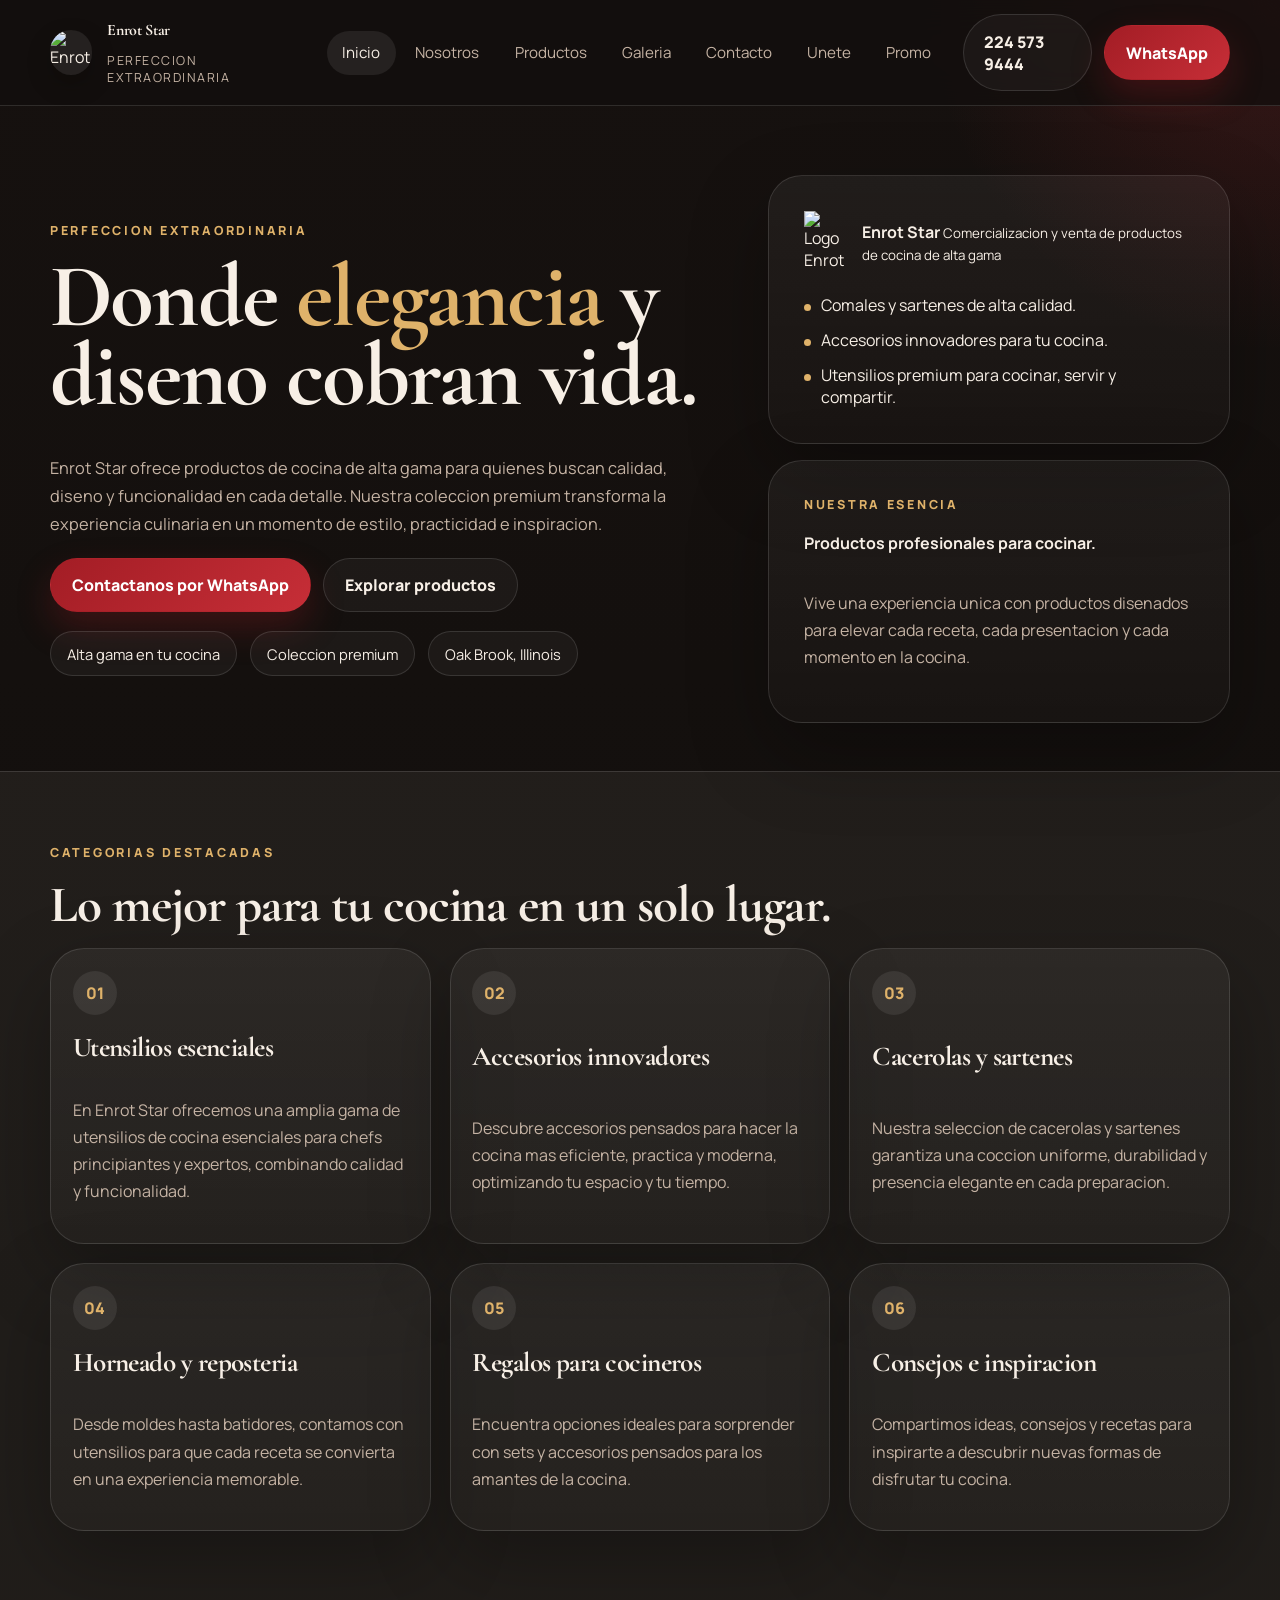
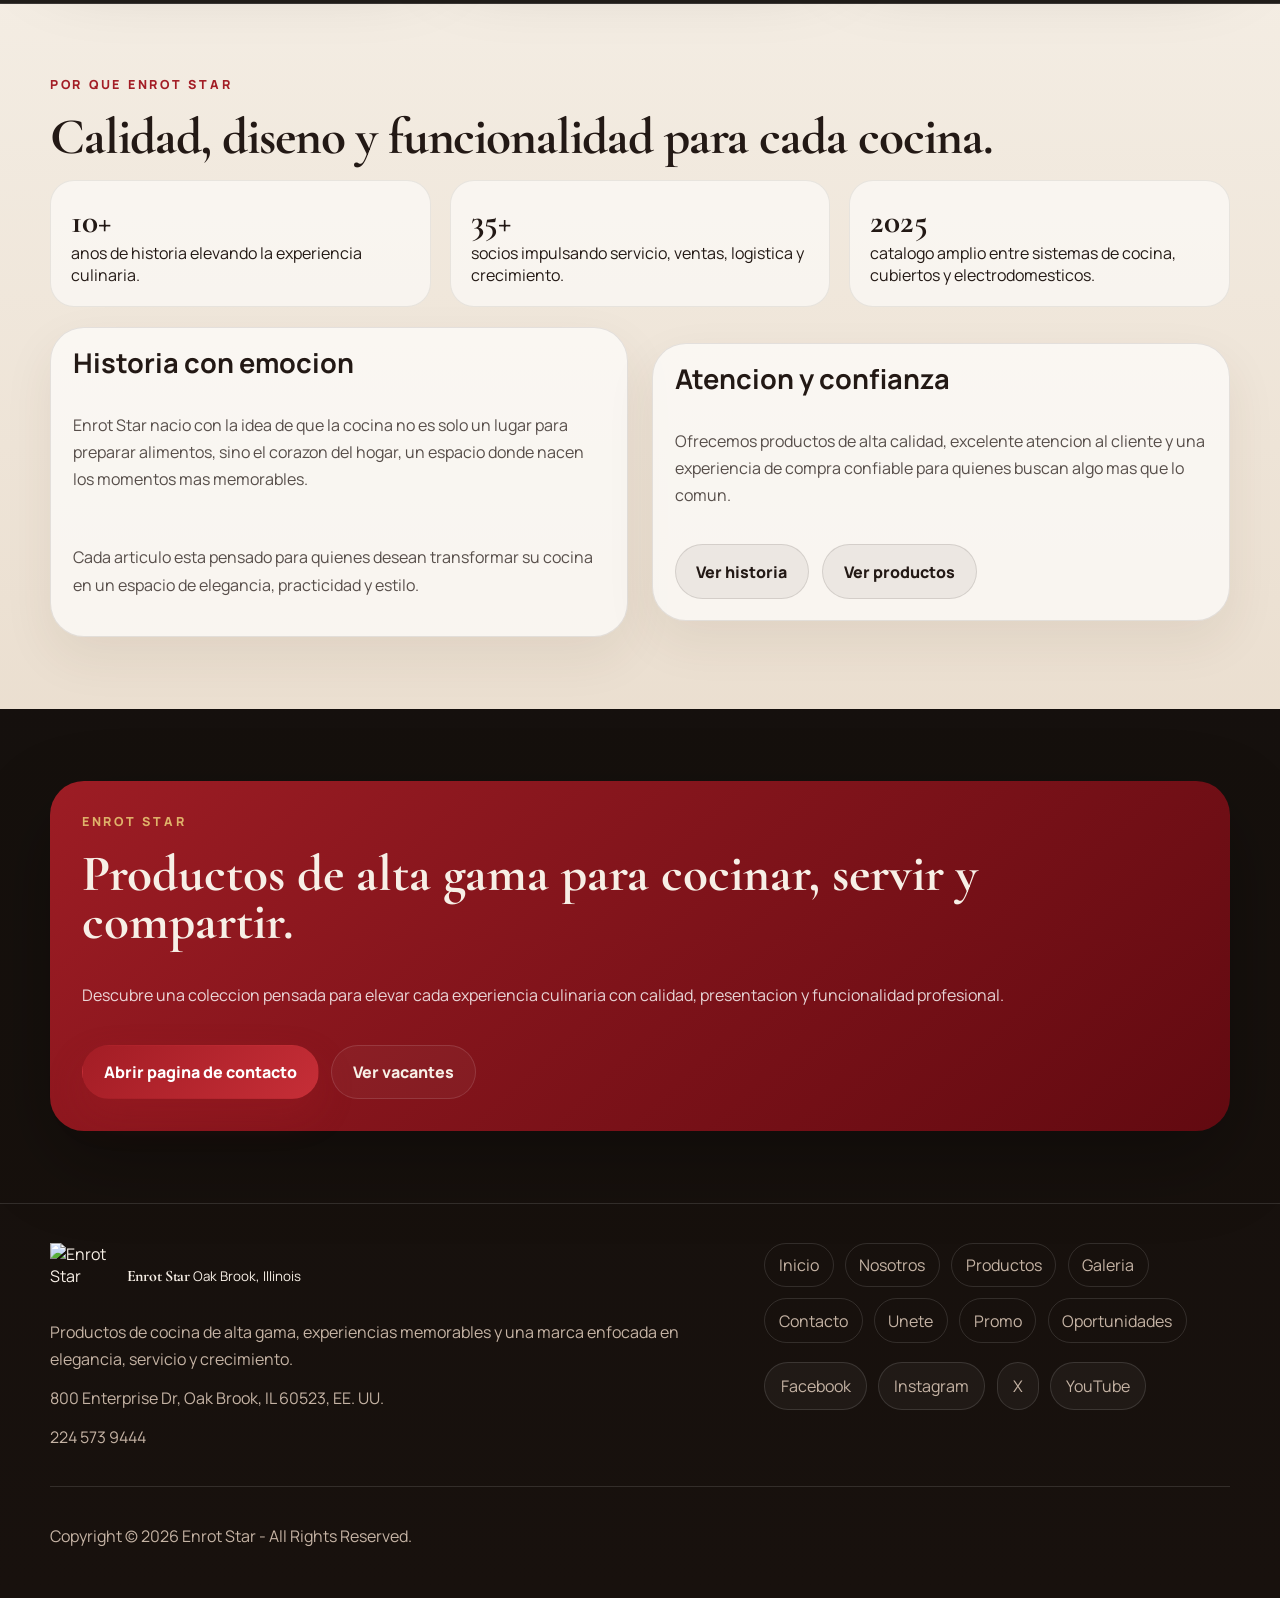
==== index.html @ 2f328eff "Initial Enrot Star site" ====
<!DOCTYPE html>
<html lang="es">
  <head>
    <meta charset="UTF-8" />
    <meta name="viewport" content="width=device-width, initial-scale=1.0" />
    <title>Enrot Star</title>
    <meta
      name="description"
      content="Comercializacion y venta de productos de cocina de alta gama."
    />
    <link rel="preconnect" href="https://fonts.googleapis.com" />
    <link rel="preconnect" href="https://fonts.gstatic.com" crossorigin />
    <link
      href="https://fonts.googleapis.com/css2?family=Cormorant+Garamond:wght@500;600;700&family=Manrope:wght@400;500;600;700;800&display=swap"
      rel="stylesheet"
    />
    <link rel="stylesheet" href="./styles.css" />
  </head>
  <body data-page="home">
    <div class="site-wrap">
      <div data-site-header></div>

      <main>
        <section class="hero">
          <div class="container hero-grid">
            <div class="stack">
              <span class="eyebrow">Perfeccion Extraordinaria</span>
              <h1 class="hero-title">Donde <span class="hero-accent">elegancia</span> y diseno cobran vida.</h1>
              <p class="hero-copy">
                Enrot Star ofrece productos de cocina de alta gama para quienes buscan calidad,
                diseno y funcionalidad en cada detalle. Nuestra coleccion premium transforma la
                experiencia culinaria en un momento de estilo, practicidad e inspiracion.
              </p>
              <div class="btn-row">
                <a class="btn btn-primary" href="https://wa.me/12245739444" target="_blank" rel="noopener">
                  Contactanos por WhatsApp
                </a>
                <a class="btn btn-secondary" href="/productos/">Explorar productos</a>
              </div>
              <div class="meta-row">
                <span class="meta-chip">Alta gama en tu cocina</span>
                <span class="meta-chip">Coleccion premium</span>
                <span class="meta-chip">Oak Brook, Illinois</span>
              </div>
            </div>

            <div class="hero-aside">
              <article class="hero-panel stack">
                <div class="brand-badge">
                  <img
                    src="https://img1.wsimg.com/isteam/ip/025dc71a-2735-4fd6-99f8-be8e0f11c960/blob-58e5e4f.png"
                    alt="Logo Enrot Star"
                  />
                  <div>
                    <strong>Enrot Star</strong>
                    <small>Comercializacion y venta de productos de cocina de alta gama</small>
                  </div>
                </div>
                <ul class="list">
                  <li>Comales y sartenes de alta calidad.</li>
                  <li>Accesorios innovadores para tu cocina.</li>
                  <li>Utensilios premium para cocinar, servir y compartir.</li>
                </ul>
              </article>

              <article class="hero-panel stack">
                <span class="eyebrow">Nuestra esencia</span>
                <strong>Productos profesionales para cocinar.</strong>
                <p class="meta-copy">
                  Vive una experiencia unica con productos disenados para elevar cada receta, cada
                  presentacion y cada momento en la cocina.
                </p>
              </article>
            </div>
          </div>
        </section>

        <section class="section section-paper">
          <div class="container stack">
            <span class="eyebrow">Categorias destacadas</span>
            <h2 class="section-title">Lo mejor para tu cocina en un solo lugar.</h2>
            <div class="grid-3">
              <article class="card stack">
                <span class="icon-badge">01</span>
                <h3 class="card-title">Utensilios esenciales</h3>
                <p class="card-copy">
                  En Enrot Star ofrecemos una amplia gama de utensilios de cocina esenciales para
                  chefs principiantes y expertos, combinando calidad y funcionalidad.
                </p>
              </article>
              <article class="card stack">
                <span class="icon-badge">02</span>
                <h3 class="card-title">Accesorios innovadores</h3>
                <p class="card-copy">
                  Descubre accesorios pensados para hacer la cocina mas eficiente, practica y
                  moderna, optimizando tu espacio y tu tiempo.
                </p>
              </article>
              <article class="card stack">
                <span class="icon-badge">03</span>
                <h3 class="card-title">Cacerolas y sartenes</h3>
                <p class="card-copy">
                  Nuestra seleccion de cacerolas y sartenes garantiza una coccion uniforme,
                  durabilidad y presencia elegante en cada preparacion.
                </p>
              </article>
              <article class="card stack">
                <span class="icon-badge">04</span>
                <h3 class="card-title">Horneado y reposteria</h3>
                <p class="card-copy">
                  Desde moldes hasta batidores, contamos con utensilios para que cada receta se
                  convierta en una experiencia memorable.
                </p>
              </article>
              <article class="card stack">
                <span class="icon-badge">05</span>
                <h3 class="card-title">Regalos para cocineros</h3>
                <p class="card-copy">
                  Encuentra opciones ideales para sorprender con sets y accesorios pensados para los
                  amantes de la cocina.
                </p>
              </article>
              <article class="card stack">
                <span class="icon-badge">06</span>
                <h3 class="card-title">Consejos e inspiracion</h3>
                <p class="card-copy">
                  Compartimos ideas, consejos y recetas para inspirarte a descubrir nuevas formas
                  de disfrutar tu cocina.
                </p>
              </article>
            </div>
          </div>
        </section>

        <section class="section section-cream">
          <div class="container stack">
            <span class="eyebrow eyebrow-dark">Por que Enrot Star</span>
            <h2 class="section-title">Calidad, diseno y funcionalidad para cada cocina.</h2>
            <div class="stats-grid">
              <article class="stat">
                <strong>10+</strong>
                <span>anos de historia elevando la experiencia culinaria.</span>
              </article>
              <article class="stat">
                <strong>35+</strong>
                <span>socios impulsando servicio, ventas, logistica y crecimiento.</span>
              </article>
              <article class="stat">
                <strong>2025</strong>
                <span>catalogo amplio entre sistemas de cocina, cubiertos y electrodomesticos.</span>
              </article>
            </div>
            <div class="split-grid">
              <article class="detail-card stack">
                <h3 class="detail-title">Historia con emocion</h3>
                <p class="detail-copy">
                  Enrot Star nacio con la idea de que la cocina no es solo un lugar para preparar
                  alimentos, sino el corazon del hogar, un espacio donde nacen los momentos mas
                  memorables.
                </p>
                <p class="detail-copy">
                  Cada articulo esta pensado para quienes desean transformar su cocina en un espacio
                  de elegancia, practicidad y estilo.
                </p>
              </article>
              <article class="detail-card stack">
                <h3 class="detail-title">Atencion y confianza</h3>
                <p class="detail-copy">
                  Ofrecemos productos de alta calidad, excelente atencion al cliente y una
                  experiencia de compra confiable para quienes buscan algo mas que lo comun.
                </p>
                <div class="btn-row">
                  <a class="btn btn-light" href="/nosotros/">Ver historia</a>
                  <a class="btn btn-light" href="/productos/">Ver productos</a>
                </div>
              </article>
            </div>
          </div>
        </section>

        <section class="section">
          <div class="container">
            <div class="cta-band stack">
              <span class="eyebrow">Enrot Star</span>
              <h2>Productos de alta gama para cocinar, servir y compartir.</h2>
              <p>
                Descubre una coleccion pensada para elevar cada experiencia culinaria con calidad,
                presentacion y funcionalidad profesional.
              </p>
              <div class="btn-row">
                <a class="btn btn-primary" href="/contacto/">Abrir pagina de contacto</a>
                <a class="btn btn-secondary" href="/unete-a-nosotros/">Ver vacantes</a>
              </div>
            </div>
          </div>
        </section>
      </main>

      <div data-site-footer></div>
    </div>

    <script src="./script.js"></script>
  </body>
</html>
---- styles.css ----
:root {
  --bg: #120f0d;
  --bg-soft: #1f1713;
  --panel: #211814;
  --panel-strong: #2b1f1a;
  --paper: #f8f1e7;
  --paper-soft: #efe3d4;
  --text: #f7efe6;
  --text-dark: #231915;
  --muted: #c5b3a4;
  --line: rgba(255, 255, 255, 0.12);
  --line-dark: rgba(35, 25, 21, 0.12);
  --brand: #a31d25;
  --brand-strong: #c62e37;
  --accent: #dfb26a;
  --shadow: 0 30px 80px rgba(0, 0, 0, 0.28);
  --radius-xl: 34px;
  --radius-lg: 24px;
  --radius-md: 18px;
  --radius-sm: 12px;
  --max-width: 1180px;
}

* {
  box-sizing: border-box;
}

html {
  scroll-behavior: smooth;
}

body {
  margin: 0;
  font-family: "Manrope", sans-serif;
  background:
    radial-gradient(circle at top right, rgba(198, 46, 55, 0.2), transparent 22rem),
    linear-gradient(180deg, #16110f 0%, #120f0d 42%, #18110d 100%);
  color: var(--text);
}

img {
  max-width: 100%;
  display: block;
}

a {
  color: inherit;
  text-decoration: none;
}

button,
input,
textarea,
select {
  font: inherit;
}

.site-wrap {
  min-height: 100vh;
}

.container {
  width: min(var(--max-width), calc(100% - 2rem));
  margin: 0 auto;
}

.stack {
  display: grid;
  gap: 1.2rem;
}

.section {
  padding: 4.5rem 0;
}

.section-cream {
  background: linear-gradient(180deg, rgba(248, 241, 231, 0.98), rgba(239, 227, 212, 0.98));
  color: var(--text-dark);
}

.section-paper {
  background: rgba(248, 241, 231, 0.06);
  border-top: 1px solid var(--line);
  border-bottom: 1px solid var(--line);
}

.eyebrow {
  letter-spacing: 0.22em;
  text-transform: uppercase;
  font-size: 0.78rem;
  font-weight: 800;
  color: var(--accent);
}

.eyebrow-dark {
  color: var(--brand);
}

.section-title,
.page-title,
.hero-title,
.card-title,
.footer-brand strong {
  font-family: "Cormorant Garamond", serif;
  font-weight: 700;
  letter-spacing: -0.02em;
}

.section-title,
.page-title {
  margin: 0;
  font-size: clamp(2rem, 4vw, 3.4rem);
  line-height: 0.95;
}

.section-copy,
.page-copy,
.hero-copy {
  font-size: 1.02rem;
  line-height: 1.72;
  color: var(--muted);
}

.section-cream .section-copy,
.section-cream .page-copy,
.section-cream .meta-copy,
.section-cream .detail-copy {
  color: rgba(35, 25, 21, 0.76);
}

.chip-row,
.meta-row,
.btn-row {
  display: flex;
  flex-wrap: wrap;
  gap: 0.8rem;
}

.chip,
.meta-chip {
  border: 1px solid var(--line);
  background: rgba(255, 255, 255, 0.04);
  color: var(--text);
  border-radius: 999px;
  padding: 0.72rem 1rem;
  font-size: 0.92rem;
}

.section-cream .chip,
.section-cream .meta-chip {
  border-color: rgba(35, 25, 21, 0.1);
  background: rgba(35, 25, 21, 0.04);
  color: var(--text-dark);
}

.btn {
  display: inline-flex;
  align-items: center;
  justify-content: center;
  gap: 0.65rem;
  min-height: 3.25rem;
  padding: 0.95rem 1.3rem;
  border-radius: 999px;
  border: 1px solid transparent;
  font-weight: 800;
  transition: transform 180ms ease, background 180ms ease, border-color 180ms ease;
}

.btn:hover {
  transform: translateY(-2px);
}

.btn-primary {
  background: linear-gradient(135deg, var(--brand) 0%, var(--brand-strong) 100%);
  color: #fff;
  box-shadow: 0 16px 35px rgba(163, 29, 37, 0.28);
}

.btn-secondary {
  background: rgba(255, 255, 255, 0.04);
  border-color: var(--line);
}

.btn-light {
  background: rgba(35, 25, 21, 0.06);
  color: var(--text-dark);
  border-color: rgba(35, 25, 21, 0.12);
}

.btn-ghost {
  background: transparent;
  border-color: var(--line);
}

.header-shell {
  position: sticky;
  top: 0;
  z-index: 40;
  backdrop-filter: blur(18px);
  background: rgba(18, 15, 13, 0.78);
  border-bottom: 1px solid var(--line);
}

.header-bar {
  display: flex;
  align-items: center;
  justify-content: space-between;
  gap: 1rem;
  padding: 0.9rem 0;
}

.brand {
  display: inline-flex;
  align-items: center;
  gap: 0.95rem;
}

.brand img {
  width: 2.8rem;
  height: 2.8rem;
  border-radius: 999px;
  object-fit: cover;
  background: rgba(255, 255, 255, 0.08);
  box-shadow: 0 10px 24px rgba(0, 0, 0, 0.24);
}

.brand small {
  display: block;
  color: var(--muted);
  font-size: 0.78rem;
  letter-spacing: 0.12em;
  text-transform: uppercase;
}

.desktop-nav {
  display: flex;
  align-items: center;
  gap: 0.3rem;
}

.desktop-nav a,
.mobile-nav a {
  padding: 0.72rem 0.95rem;
  border-radius: 999px;
  font-size: 0.95rem;
  color: var(--muted);
}

.desktop-nav a:hover,
.desktop-nav a[aria-current="page"],
.mobile-nav a:hover,
.mobile-nav a[aria-current="page"] {
  color: var(--text);
  background: rgba(255, 255, 255, 0.08);
}

.header-cta {
  display: flex;
  align-items: center;
  gap: 0.75rem;
}

.mobile-toggle {
  display: none;
  width: 3rem;
  height: 3rem;
  border-radius: 999px;
  border: 1px solid var(--line);
  background: rgba(255, 255, 255, 0.05);
  color: var(--text);
}

.mobile-drawer {
  display: none;
  border-top: 1px solid var(--line);
}

.mobile-drawer-inner {
  padding: 1rem 0 1.4rem;
}

.mobile-nav {
  display: grid;
  gap: 0.35rem;
}

.mobile-nav a,
.mobile-actions a {
  border: 1px solid var(--line);
}

.mobile-actions {
  display: grid;
  gap: 0.8rem;
  margin-top: 1rem;
}

body.nav-open .mobile-drawer {
  display: block;
}

.hero {
  padding: 4.3rem 0 3rem;
}

.hero-grid,
.page-hero-grid,
.split-grid,
.contact-grid,
.promo-grid,
.landing-grid {
  display: grid;
  gap: 1.5rem;
  align-items: center;
}

.hero-grid {
  grid-template-columns: 1.2fr 0.8fr;
}

.hero-panel,
.page-hero-card,
.panel,
.card,
.detail-card,
.contact-panel,
.form-shell,
.quote-card,
.gallery-card,
.promo-card,
.faq-card,
.status-card {
  border: 1px solid var(--line);
  background: linear-gradient(180deg, rgba(255, 255, 255, 0.05), rgba(255, 255, 255, 0.02));
  border-radius: var(--radius-xl);
  box-shadow: var(--shadow);
}

.hero-copy {
  max-width: 40rem;
  margin: 1.2rem 0 0;
}

.hero-title {
  margin: 0;
  font-size: clamp(3rem, 7vw, 5.8rem);
  line-height: 0.88;
}

.hero-accent {
  color: var(--accent);
}

.hero-panel {
  padding: clamp(1.4rem, 4vw, 2.2rem);
}

.hero-aside {
  display: grid;
  gap: 1rem;
}

.brand-badge {
  display: inline-flex;
  align-items: center;
  gap: 0.8rem;
}

.brand-badge img {
  width: 4rem;
  height: 4rem;
  object-fit: contain;
}

.list,
.product-list,
.detail-list,
.faq-list {
  display: grid;
  gap: 0.8rem;
  padding: 0;
  margin: 0;
  list-style: none;
}

.list li,
.product-list li,
.detail-list li,
.faq-list li {
  position: relative;
  padding-left: 1.1rem;
}

.list li::before,
.product-list li::before,
.detail-list li::before,
.faq-list li::before {
  content: "";
  position: absolute;
  left: 0;
  top: 0.62rem;
  width: 0.42rem;
  height: 0.42rem;
  border-radius: 999px;
  background: var(--accent);
}

.grid-3,
.grid-4,
.stats-grid,
.gallery-grid,
.product-grid,
.faq-grid {
  display: grid;
  gap: 1.2rem;
}

.grid-3 {
  grid-template-columns: repeat(3, minmax(0, 1fr));
}

.grid-4 {
  grid-template-columns: repeat(4, minmax(0, 1fr));
}

.stats-grid {
  grid-template-columns: repeat(3, minmax(0, 1fr));
}

.product-grid {
  grid-template-columns: repeat(2, minmax(0, 1fr));
}

.gallery-grid {
  grid-template-columns: repeat(3, minmax(0, 1fr));
}

.faq-grid {
  grid-template-columns: repeat(2, minmax(0, 1fr));
}

.card,
.detail-card,
.product-card,
.gallery-card,
.faq-card,
.status-card {
  padding: 1.35rem;
}

.card-title,
.detail-title,
.product-title {
  margin: 0;
  font-size: 1.7rem;
  line-height: 1;
}

.card-copy,
.detail-copy,
.product-copy,
.meta-copy {
  color: var(--muted);
  line-height: 1.7;
}

.section-cream .card,
.section-cream .detail-card,
.section-cream .product-card,
.section-cream .gallery-card,
.section-cream .faq-card,
.section-cream .status-card,
.section-cream .form-shell,
.section-cream .contact-panel,
.section-cream .panel {
  background: rgba(255, 255, 255, 0.66);
  border-color: rgba(35, 25, 21, 0.1);
  box-shadow: 0 20px 50px rgba(71, 47, 31, 0.08);
}

.section-cream .card-copy,
.section-cream .product-copy,
.section-cream .label,
.section-cream .field input,
.section-cream .field textarea,
.section-cream .field select {
  color: var(--text-dark);
}

.page-hero {
  padding: 3.2rem 0 2rem;
}

.page-hero-grid,
.split-grid,
.contact-grid,
.promo-grid,
.landing-grid {
  grid-template-columns: repeat(2, minmax(0, 1fr));
}

.page-hero-card {
  padding: clamp(1.4rem, 4vw, 2rem);
}

.page-title {
  margin-top: 0.4rem;
}

.media {
  position: relative;
  overflow: hidden;
  min-height: 14rem;
  border-radius: var(--radius-lg);
  background: linear-gradient(135deg, rgba(163, 29, 37, 0.35), rgba(223, 178, 106, 0.18));
}

.media img {
  width: 100%;
  height: 100%;
  min-height: 14rem;
  object-fit: cover;
}

.media.placeholder::before {
  content: attr(data-label);
  position: absolute;
  inset: 0;
  display: grid;
  place-items: center;
  padding: 1rem;
  color: rgba(255, 255, 255, 0.76);
  text-align: center;
  letter-spacing: 0.08em;
  text-transform: uppercase;
  font-size: 0.82rem;
  font-weight: 800;
  background:
    linear-gradient(135deg, rgba(163, 29, 37, 0.18), rgba(223, 178, 106, 0.18)),
    repeating-linear-gradient(
      135deg,
      rgba(255, 255, 255, 0.08) 0,
      rgba(255, 255, 255, 0.08) 12px,
      rgba(255, 255, 255, 0.02) 12px,
      rgba(255, 255, 255, 0.02) 24px
    );
}

.icon-badge {
  display: inline-flex;
  align-items: center;
  justify-content: center;
  width: 2.75rem;
  height: 2.75rem;
  border-radius: 999px;
  background: rgba(255, 255, 255, 0.08);
  color: var(--accent);
  font-weight: 900;
}

.section-cream .icon-badge {
  background: rgba(163, 29, 37, 0.08);
  color: var(--brand);
}

.stat {
  padding: 1.25rem;
  border-radius: var(--radius-lg);
  border: 1px solid var(--line);
  background: rgba(255, 255, 255, 0.03);
}

.section-cream .stat {
  border-color: rgba(35, 25, 21, 0.08);
  background: rgba(255, 255, 255, 0.55);
}

.stat strong {
  display: block;
  font-size: 2.1rem;
  font-family: "Cormorant Garamond", serif;
}

.product-card {
  display: grid;
  gap: 1rem;
  padding: 1rem;
  border: 1px solid rgba(35, 25, 21, 0.12);
  background: rgba(255, 255, 255, 0.65);
  color: var(--text-dark);
  border-radius: var(--radius-xl);
}

.product-card .media {
  min-height: 16rem;
}

.product-title {
  font-size: 1.95rem;
}

.product-list {
  margin-top: 0.3rem;
}

.product-note {
  padding: 1.3rem;
  border-left: 4px solid var(--brand);
  background: rgba(163, 29, 37, 0.06);
  border-radius: 0 var(--radius-md) var(--radius-md) 0;
}

.video-shell {
  overflow: hidden;
  border-radius: var(--radius-xl);
  border: 1px solid var(--line);
  box-shadow: var(--shadow);
}

.video-shell iframe {
  width: 100%;
  min-height: 28rem;
  border: 0;
}

.gallery-card {
  overflow: hidden;
  padding: 0;
}

.gallery-card .media {
  border-radius: 0;
  min-height: 18rem;
}

.gallery-copy {
  padding: 1rem 1rem 1.2rem;
}

.gallery-copy strong {
  display: block;
  margin-bottom: 0.35rem;
}

.contact-grid {
  align-items: start;
}

.contact-panel,
.form-shell {
  padding: 1.4rem;
}

.contact-quicklinks {
  display: grid;
  gap: 0.85rem;
}

.quicklink {
  display: flex;
  align-items: center;
  justify-content: space-between;
  gap: 1rem;
  padding: 1rem 1.05rem;
  border-radius: var(--radius-md);
  border: 1px solid var(--line);
  background: rgba(255, 255, 255, 0.04);
}

.section-cream .quicklink {
  border-color: rgba(35, 25, 21, 0.1);
  background: rgba(35, 25, 21, 0.04);
}

.social-row {
  display: flex;
  flex-wrap: wrap;
  gap: 0.7rem;
}

.social-row a {
  padding: 0.75rem 0.95rem;
  border-radius: 999px;
  border: 1px solid var(--line);
  background: rgba(255, 255, 255, 0.04);
  color: var(--muted);
}

.section-cream .social-row a {
  border-color: rgba(35, 25, 21, 0.12);
  background: rgba(35, 25, 21, 0.04);
  color: rgba(35, 25, 21, 0.82);
}

.form-grid {
  display: grid;
  gap: 1rem;
}

.form-grid.two-col {
  grid-template-columns: repeat(2, minmax(0, 1fr));
}

.field {
  display: grid;
  gap: 0.5rem;
}

.field.full {
  grid-column: 1 / -1;
}

.label {
  font-size: 0.92rem;
  color: var(--muted);
  font-weight: 700;
}

.field input,
.field textarea,
.field select {
  width: 100%;
  padding: 0.95rem 1rem;
  border: 1px solid var(--line);
  border-radius: 16px;
  background: rgba(255, 255, 255, 0.05);
  color: var(--text);
  outline: none;
}

.field input:focus,
.field textarea:focus,
.field select:focus {
  border-color: rgba(223, 178, 106, 0.7);
  box-shadow: 0 0 0 3px rgba(223, 178, 106, 0.12);
}

.field textarea {
  min-height: 9rem;
  resize: vertical;
}

.field input[type="file"] {
  padding: 0.85rem;
}

.form-note,
.form-status {
  font-size: 0.9rem;
  line-height: 1.6;
}

.form-note {
  color: var(--muted);
}

.form-status {
  min-height: 1.3rem;
  color: var(--accent);
  font-weight: 700;
}

.quote-card {
  padding: 1.25rem;
}

.quote-card blockquote {
  margin: 0;
  font-size: 1.02rem;
  line-height: 1.85;
  color: var(--muted);
}

.section-cream .quote-card blockquote {
  color: rgba(35, 25, 21, 0.78);
}

.cta-band {
  padding: 2rem;
  border-radius: var(--radius-xl);
  background:
    linear-gradient(135deg, rgba(163, 29, 37, 0.95), rgba(102, 10, 17, 0.95)),
    linear-gradient(180deg, rgba(255, 255, 255, 0.08), rgba(255, 255, 255, 0.02));
  box-shadow: var(--shadow);
}

.cta-band h2 {
  margin: 0;
  font-family: "Cormorant Garamond", serif;
  font-size: clamp(2rem, 4vw, 3.2rem);
  line-height: 0.95;
}

.cta-band p {
  color: rgba(255, 255, 255, 0.82);
  line-height: 1.72;
}

.footer {
  padding: 2.4rem 0 3rem;
  border-top: 1px solid var(--line);
}

.footer-grid {
  display: grid;
  gap: 1rem;
  grid-template-columns: 1.2fr 0.8fr;
  align-items: start;
}

.footer-brand {
  display: grid;
  gap: 0.75rem;
}

.footer-brand p,
.footer-note {
  margin: 0;
  color: var(--muted);
  line-height: 1.7;
}

.footer-links {
  display: flex;
  flex-wrap: wrap;
  gap: 0.7rem;
}

.footer-links a {
  padding: 0.65rem 0.85rem;
  border-radius: 999px;
  border: 1px solid var(--line);
  color: var(--muted);
}

.footer-links a:hover {
  color: var(--text);
  background: rgba(255, 255, 255, 0.06);
}

.divider {
  width: 100%;
  height: 1px;
  background: var(--line);
  margin: 1rem 0;
}

@media (max-width: 1024px) {
  .grid-3,
  .grid-4,
  .stats-grid,
  .gallery-grid,
  .faq-grid,
  .product-grid,
  .hero-grid,
  .page-hero-grid,
  .split-grid,
  .contact-grid,
  .promo-grid,
  .landing-grid,
  .footer-grid {
    grid-template-columns: 1fr;
  }

  .desktop-nav,
  .header-cta {
    display: none;
  }

  .mobile-toggle {
    display: inline-flex;
    align-items: center;
    justify-content: center;
  }

  .hero {
    padding-top: 3.2rem;
  }
}

@media (max-width: 720px) {
  .section {
    padding: 3.6rem 0;
  }

  .hero-title {
    font-size: clamp(2.5rem, 12vw, 4.4rem);
  }

  .video-shell iframe {
    min-height: 16rem;
  }

  .form-grid.two-col {
    grid-template-columns: 1fr;
  }
}
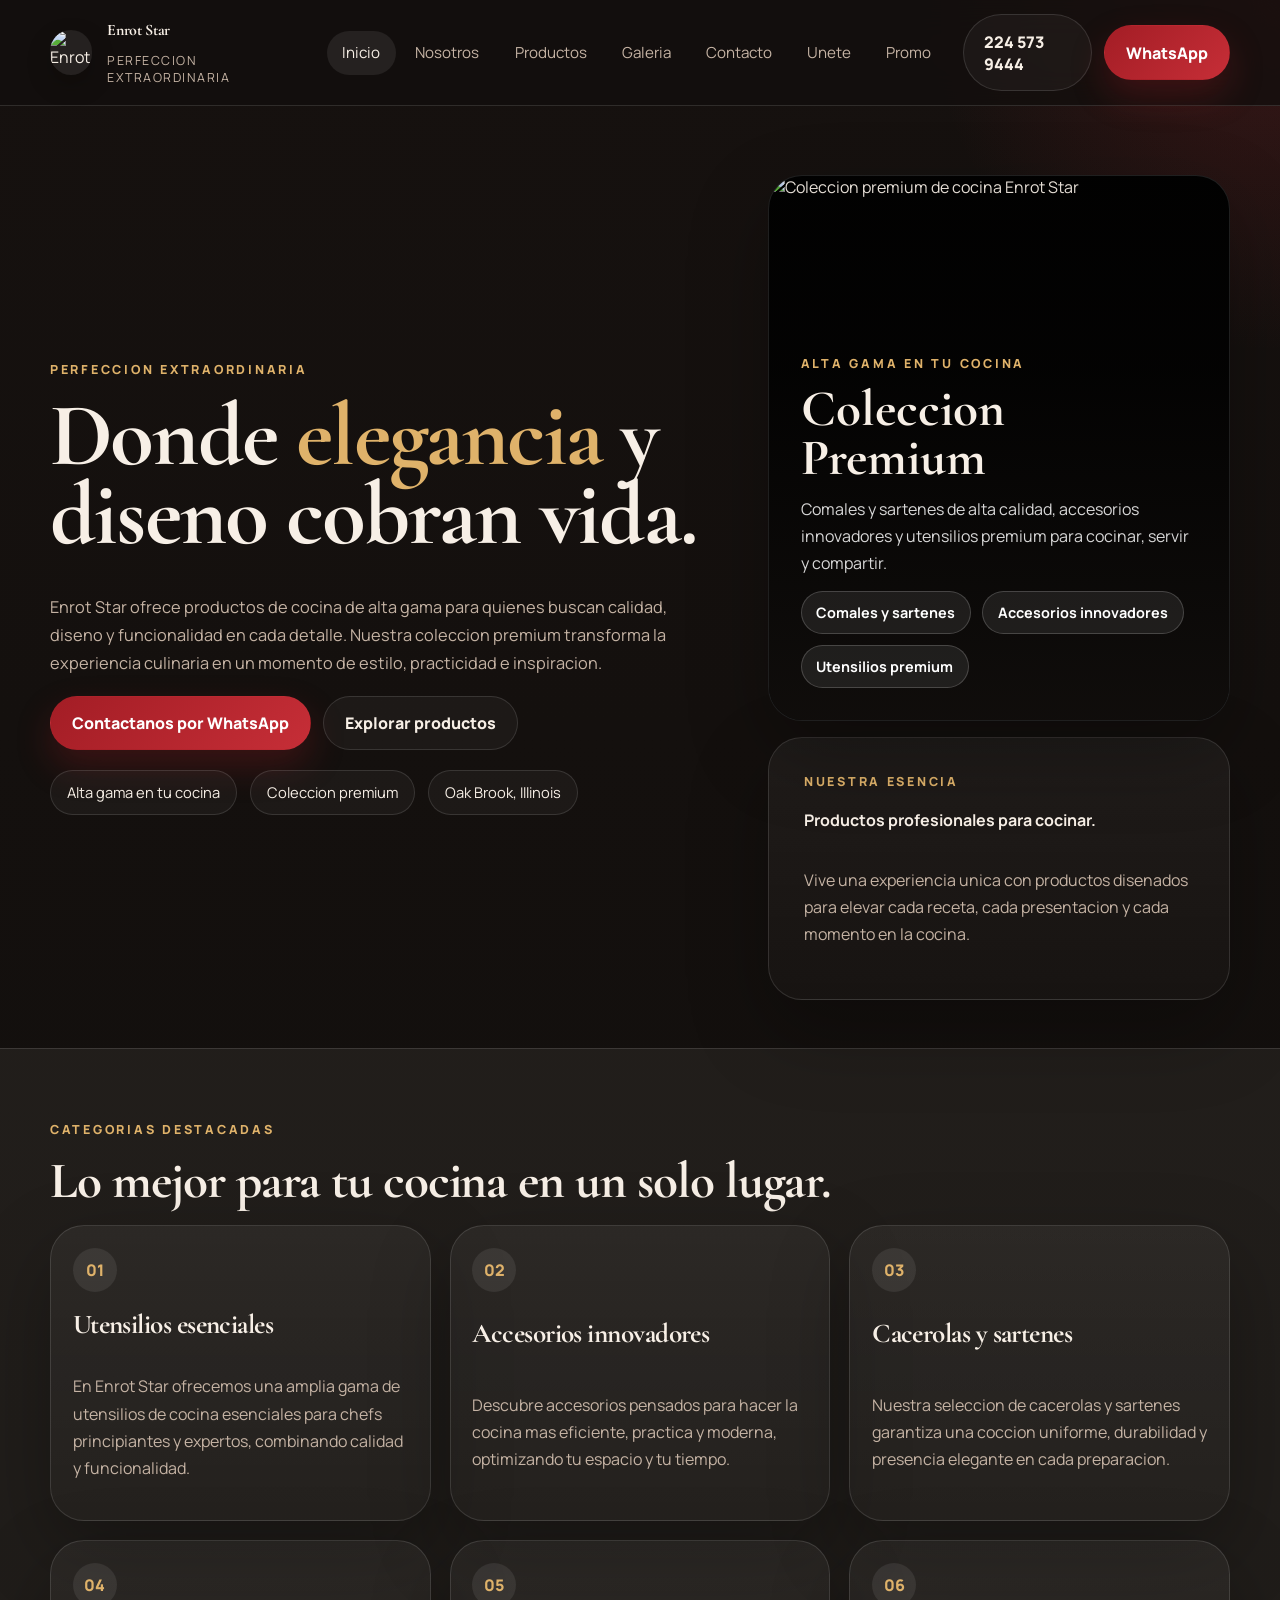
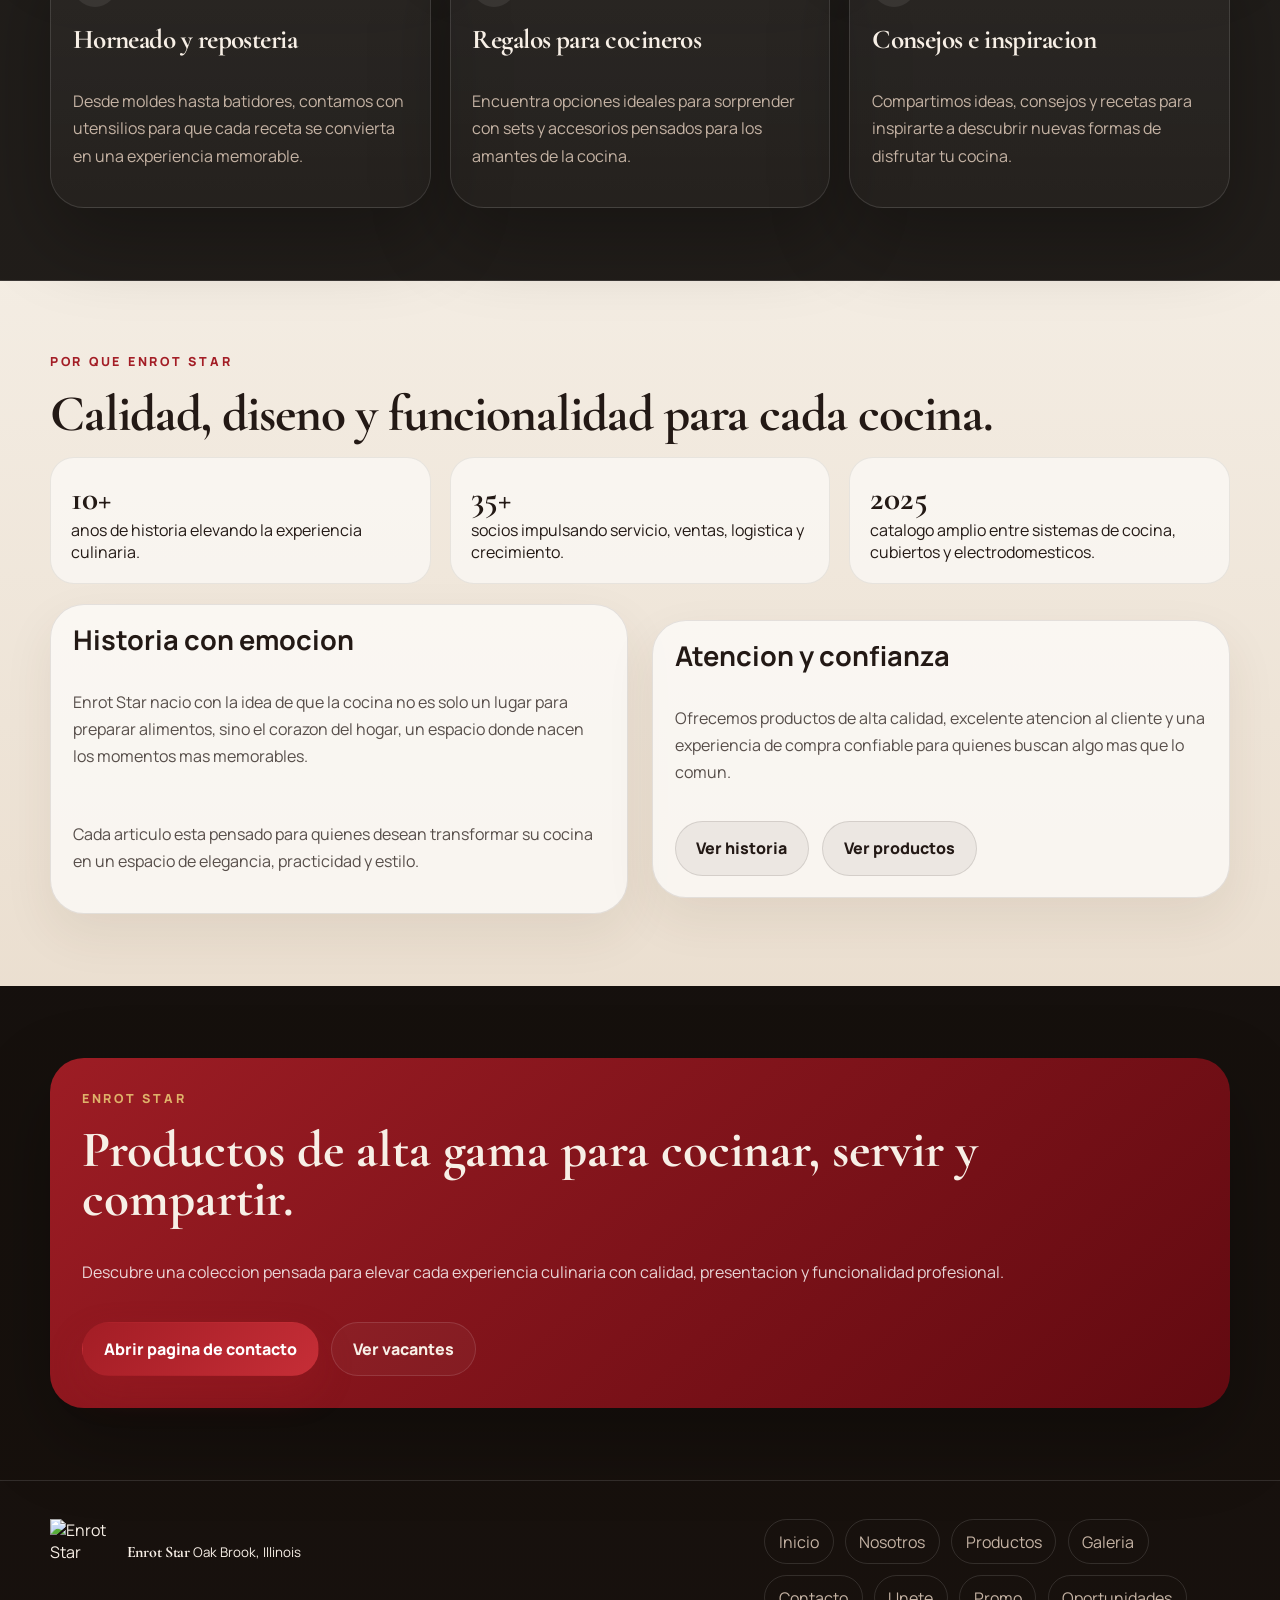
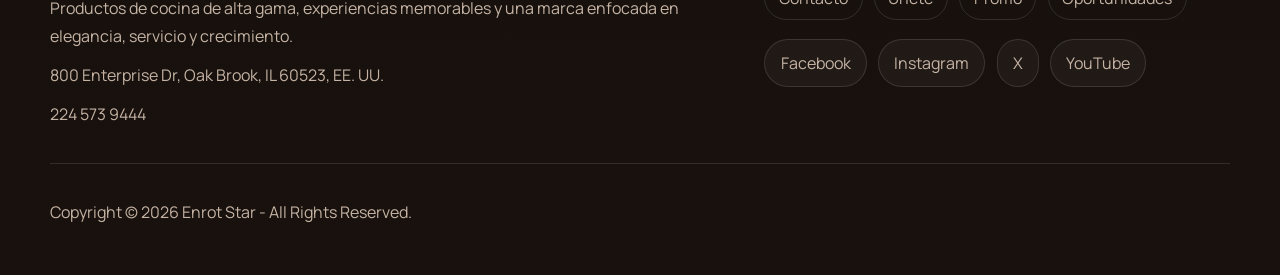
==== commit e14e5572: "Add hero image to homepage" ====
--- a/index.html
+++ b/index.html
@@ -45,22 +45,26 @@
             </div>
 
             <div class="hero-aside">
-              <article class="hero-panel stack">
-                <div class="brand-badge">
+              <article class="hero-visual">
+                <div class="hero-visual-media">
                   <img
-                    src="https://img1.wsimg.com/isteam/ip/025dc71a-2735-4fd6-99f8-be8e0f11c960/blob-58e5e4f.png"
-                    alt="Logo Enrot Star"
+                    src="https://img1.wsimg.com/isteam/getty/137737392/:/rs=w:1534,m"
+                    alt="Coleccion premium de cocina Enrot Star"
                   />
-                  <div>
-                    <strong>Enrot Star</strong>
-                    <small>Comercializacion y venta de productos de cocina de alta gama</small>
+                </div>
+                <div class="hero-visual-overlay">
+                  <span class="eyebrow">Alta Gama en tu Cocina</span>
+                  <h2>Coleccion Premium</h2>
+                  <p>
+                    Comales y sartenes de alta calidad, accesorios innovadores y utensilios premium
+                    para cocinar, servir y compartir.
+                  </p>
+                  <div class="hero-badges">
+                    <span>Comales y sartenes</span>
+                    <span>Accesorios innovadores</span>
+                    <span>Utensilios premium</span>
                   </div>
                 </div>
-                <ul class="list">
-                  <li>Comales y sartenes de alta calidad.</li>
-                  <li>Accesorios innovadores para tu cocina.</li>
-                  <li>Utensilios premium para cocinar, servir y compartir.</li>
-                </ul>
               </article>
 
               <article class="hero-panel stack">
--- a/styles.css
+++ b/styles.css
@@ -357,7 +357,76 @@
 
 .hero-aside {
   display: grid;
+  grid-template-rows: minmax(0, 1fr) auto;
   gap: 1rem;
+}
+
+.hero-visual {
+  position: relative;
+  overflow: hidden;
+  min-height: 34rem;
+  border: 1px solid var(--line);
+  border-radius: var(--radius-xl);
+  box-shadow: var(--shadow);
+  background: #000;
+}
+
+.hero-visual-media,
+.hero-visual-media img {
+  width: 100%;
+  height: 100%;
+}
+
+.hero-visual-media img {
+  min-height: 34rem;
+  object-fit: cover;
+}
+
+.hero-visual::after {
+  content: "";
+  position: absolute;
+  inset: 0;
+  background:
+    linear-gradient(180deg, rgba(18, 15, 13, 0.08) 0%, rgba(18, 15, 13, 0.18) 36%, rgba(18, 15, 13, 0.88) 100%);
+}
+
+.hero-visual-overlay {
+  position: absolute;
+  inset: auto 0 0 0;
+  z-index: 1;
+  display: grid;
+  gap: 0.85rem;
+  padding: clamp(1.4rem, 4vw, 2rem);
+}
+
+.hero-visual-overlay h2 {
+  margin: 0;
+  font-family: "Cormorant Garamond", serif;
+  font-size: clamp(2rem, 4vw, 3.2rem);
+  line-height: 0.95;
+}
+
+.hero-visual-overlay p {
+  margin: 0;
+  max-width: 30rem;
+  color: rgba(255, 255, 255, 0.84);
+  line-height: 1.7;
+}
+
+.hero-badges {
+  display: flex;
+  flex-wrap: wrap;
+  gap: 0.7rem;
+}
+
+.hero-badges span {
+  padding: 0.68rem 0.92rem;
+  border: 1px solid rgba(255, 255, 255, 0.18);
+  border-radius: 999px;
+  background: rgba(255, 255, 255, 0.08);
+  color: #fff;
+  font-size: 0.9rem;
+  font-weight: 700;
 }
 
 .brand-badge {
@@ -876,6 +945,11 @@
   .hero {
     padding-top: 3.2rem;
   }
+
+  .hero-visual,
+  .hero-visual-media img {
+    min-height: 28rem;
+  }
 }
 
 @media (max-width: 720px) {
@@ -887,6 +961,11 @@
     font-size: clamp(2.5rem, 12vw, 4.4rem);
   }
 
+  .hero-visual,
+  .hero-visual-media img {
+    min-height: 24rem;
+  }
+
   .video-shell iframe {
     min-height: 16rem;
   }
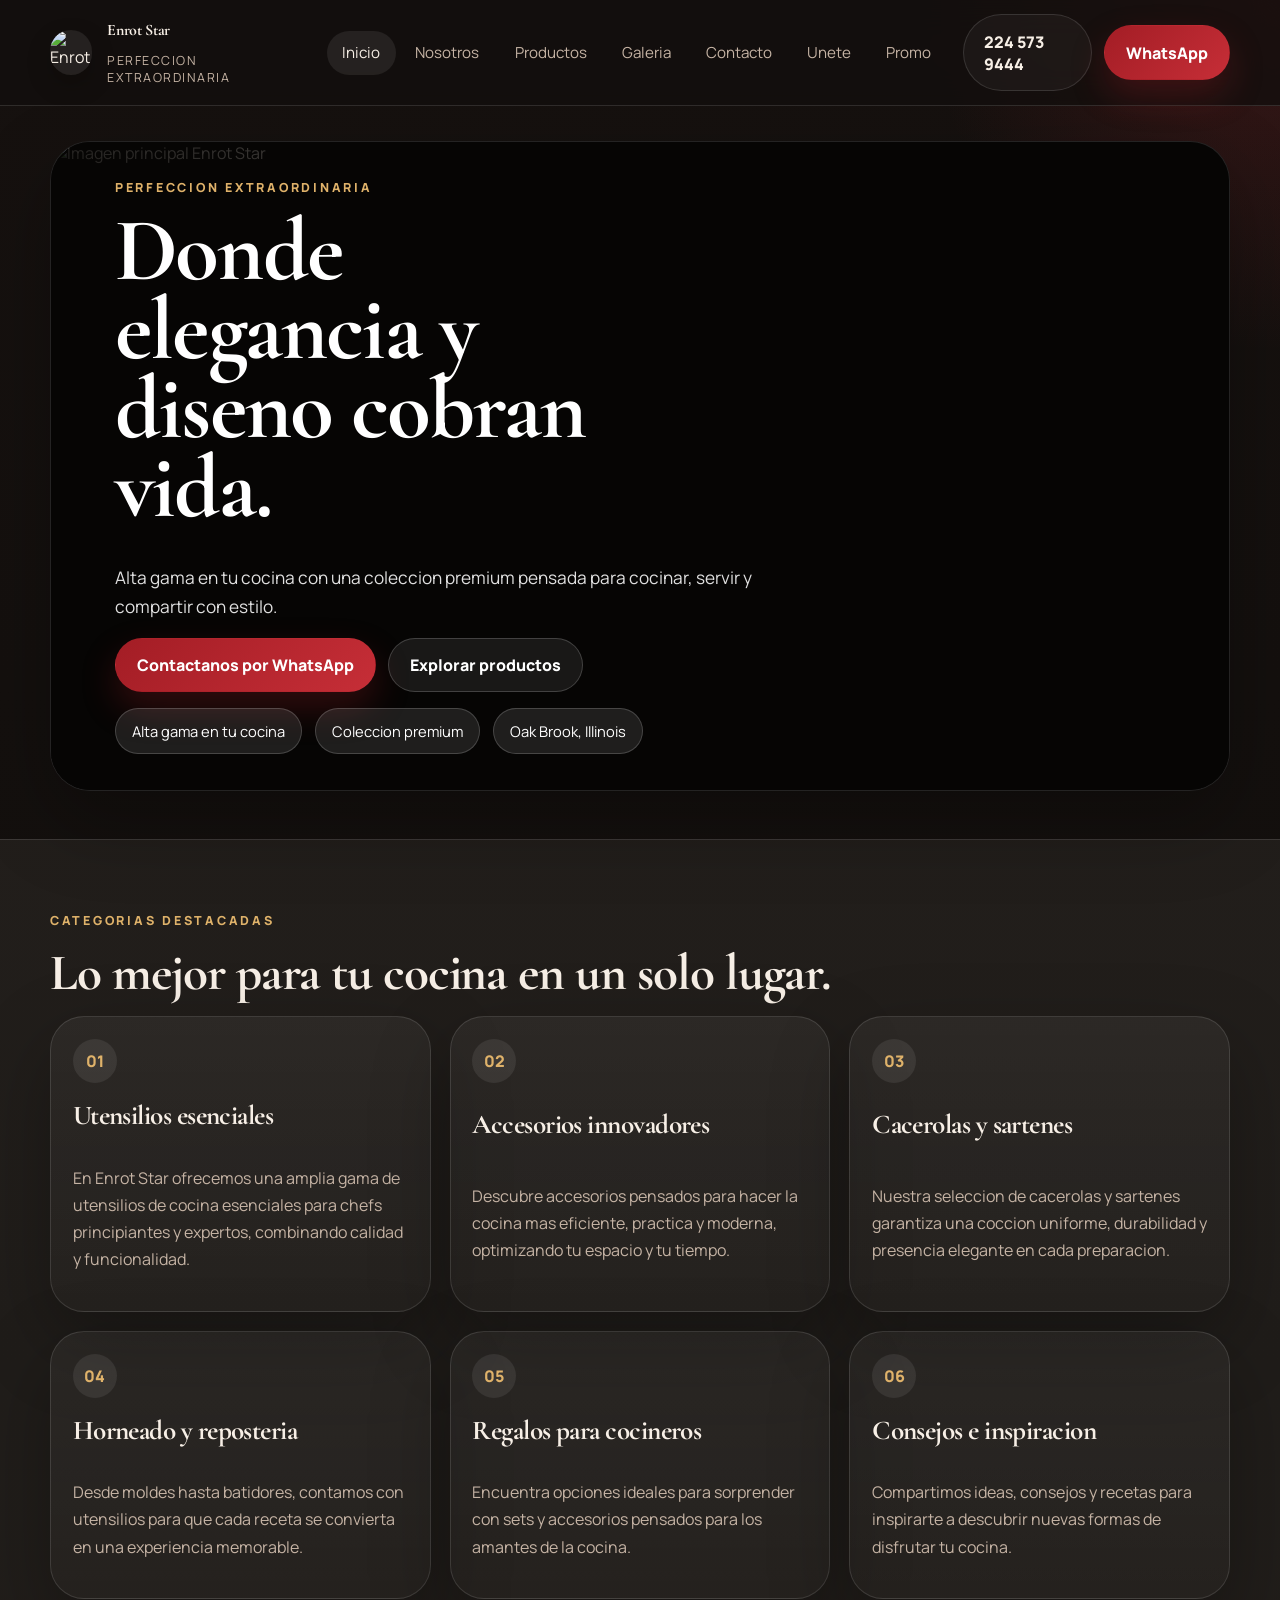
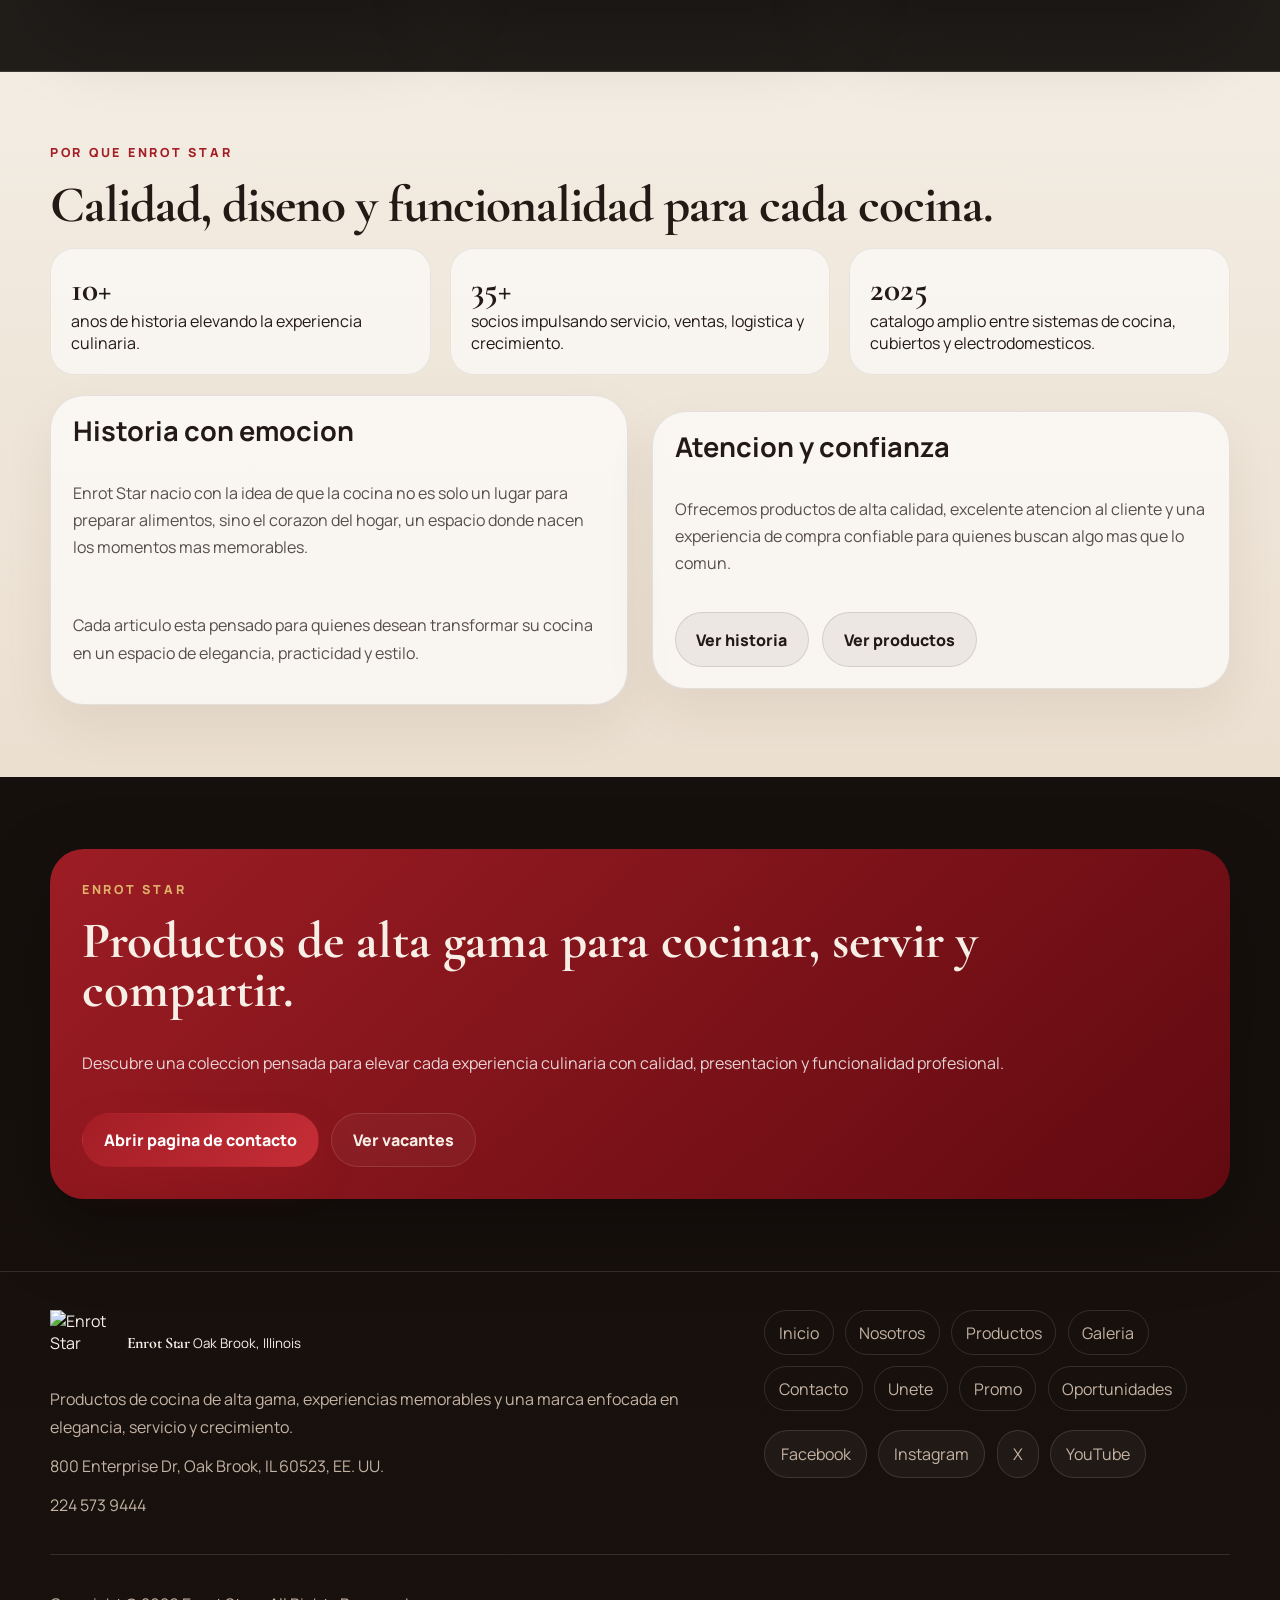
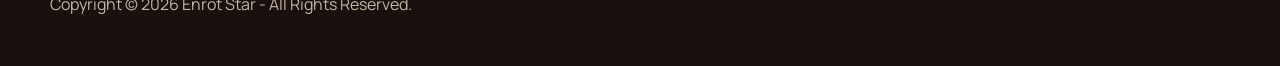
==== commit 55df2b23: "Refine homepage hero layout" ====
--- a/index.html
+++ b/index.html
@@ -22,60 +22,35 @@
 
       <main>
         <section class="hero">
-          <div class="container hero-grid">
-            <div class="stack">
-              <span class="eyebrow">Perfeccion Extraordinaria</span>
-              <h1 class="hero-title">Donde <span class="hero-accent">elegancia</span> y diseno cobran vida.</h1>
-              <p class="hero-copy">
-                Enrot Star ofrece productos de cocina de alta gama para quienes buscan calidad,
-                diseno y funcionalidad en cada detalle. Nuestra coleccion premium transforma la
-                experiencia culinaria en un momento de estilo, practicidad e inspiracion.
-              </p>
-              <div class="btn-row">
-                <a class="btn btn-primary" href="https://wa.me/12245739444" target="_blank" rel="noopener">
-                  Contactanos por WhatsApp
-                </a>
-                <a class="btn btn-secondary" href="/productos/">Explorar productos</a>
+          <div class="container">
+            <article class="hero-stage">
+              <div class="hero-stage-media">
+                <img
+                  src="https://img1.wsimg.com/isteam/ip/025dc71a-2735-4fd6-99f8-be8e0f11c960/blob-58e5e4f.png/:/rs=w:3070,m"
+                  alt="Imagen principal Enrot Star"
+                />
               </div>
-              <div class="meta-row">
-                <span class="meta-chip">Alta gama en tu cocina</span>
-                <span class="meta-chip">Coleccion premium</span>
-                <span class="meta-chip">Oak Brook, Illinois</span>
+              <div class="hero-stage-overlay"></div>
+              <div class="hero-stage-content">
+                <span class="eyebrow">Perfeccion Extraordinaria</span>
+                <h1 class="hero-title">Donde elegancia y diseno cobran vida.</h1>
+                <p class="hero-copy">
+                  Alta gama en tu cocina con una coleccion premium pensada para cocinar, servir y
+                  compartir con estilo.
+                </p>
+                <div class="btn-row">
+                  <a class="btn btn-primary" href="https://wa.me/12245739444" target="_blank" rel="noopener">
+                    Contactanos por WhatsApp
+                  </a>
+                  <a class="btn btn-secondary hero-secondary" href="/productos/">Explorar productos</a>
+                </div>
+                <div class="meta-row">
+                  <span class="meta-chip">Alta gama en tu cocina</span>
+                  <span class="meta-chip">Coleccion premium</span>
+                  <span class="meta-chip">Oak Brook, Illinois</span>
+                </div>
               </div>
-            </div>
-
-            <div class="hero-aside">
-              <article class="hero-visual">
-                <div class="hero-visual-media">
-                  <img
-                    src="https://img1.wsimg.com/isteam/getty/137737392/:/rs=w:1534,m"
-                    alt="Coleccion premium de cocina Enrot Star"
-                  />
-                </div>
-                <div class="hero-visual-overlay">
-                  <span class="eyebrow">Alta Gama en tu Cocina</span>
-                  <h2>Coleccion Premium</h2>
-                  <p>
-                    Comales y sartenes de alta calidad, accesorios innovadores y utensilios premium
-                    para cocinar, servir y compartir.
-                  </p>
-                  <div class="hero-badges">
-                    <span>Comales y sartenes</span>
-                    <span>Accesorios innovadores</span>
-                    <span>Utensilios premium</span>
-                  </div>
-                </div>
-              </article>
-
-              <article class="hero-panel stack">
-                <span class="eyebrow">Nuestra esencia</span>
-                <strong>Productos profesionales para cocinar.</strong>
-                <p class="meta-copy">
-                  Vive una experiencia unica con productos disenados para elevar cada receta, cada
-                  presentacion y cada momento en la cocina.
-                </p>
-              </article>
-            </div>
+            </article>
           </div>
         </section>
 
--- a/styles.css
+++ b/styles.css
@@ -300,7 +300,7 @@
 }
 
 .hero {
-  padding: 4.3rem 0 3rem;
+  padding: 2.2rem 0 3rem;
 }
 
 .hero-grid,
@@ -316,6 +316,49 @@
 
 .hero-grid {
   grid-template-columns: 1.2fr 0.8fr;
+}
+
+.hero-stage {
+  position: relative;
+  overflow: hidden;
+  min-height: clamp(34rem, 72vh, 50rem);
+  border: 1px solid var(--line);
+  border-radius: calc(var(--radius-xl) + 6px);
+  box-shadow: var(--shadow);
+  background: #060504;
+}
+
+.hero-stage-media,
+.hero-stage-media img {
+  width: 100%;
+  height: 100%;
+}
+
+.hero-stage-media img {
+  min-height: clamp(34rem, 72vh, 50rem);
+  object-fit: cover;
+  object-position: center;
+}
+
+.hero-stage-overlay {
+  position: absolute;
+  inset: 0;
+  background:
+    linear-gradient(90deg, rgba(6, 5, 4, 0.86) 0%, rgba(6, 5, 4, 0.64) 40%, rgba(6, 5, 4, 0.28) 100%),
+    linear-gradient(180deg, rgba(6, 5, 4, 0.16) 0%, rgba(6, 5, 4, 0.42) 54%, rgba(6, 5, 4, 0.84) 100%);
+}
+
+.hero-stage-content {
+  position: absolute;
+  inset: 0;
+  z-index: 1;
+  display: flex;
+  flex-direction: column;
+  justify-content: center;
+  align-items: flex-start;
+  gap: 1rem;
+  padding: clamp(1.6rem, 5vw, 4rem);
+  max-width: 52rem;
 }
 
 .hero-panel,
@@ -339,12 +382,16 @@
 .hero-copy {
   max-width: 40rem;
   margin: 1.2rem 0 0;
+  color: rgba(255, 255, 255, 0.88);
+  font-size: 1.08rem;
 }
 
 .hero-title {
   margin: 0;
   font-size: clamp(3rem, 7vw, 5.8rem);
   line-height: 0.88;
+  max-width: 12ch;
+  color: #fff;
 }
 
 .hero-accent {
@@ -355,78 +402,16 @@
   padding: clamp(1.4rem, 4vw, 2.2rem);
 }
 
-.hero-aside {
-  display: grid;
-  grid-template-rows: minmax(0, 1fr) auto;
-  gap: 1rem;
-}
-
-.hero-visual {
-  position: relative;
-  overflow: hidden;
-  min-height: 34rem;
-  border: 1px solid var(--line);
-  border-radius: var(--radius-xl);
-  box-shadow: var(--shadow);
-  background: #000;
-}
-
-.hero-visual-media,
-.hero-visual-media img {
-  width: 100%;
-  height: 100%;
-}
-
-.hero-visual-media img {
-  min-height: 34rem;
-  object-fit: cover;
-}
-
-.hero-visual::after {
-  content: "";
-  position: absolute;
-  inset: 0;
-  background:
-    linear-gradient(180deg, rgba(18, 15, 13, 0.08) 0%, rgba(18, 15, 13, 0.18) 36%, rgba(18, 15, 13, 0.88) 100%);
-}
-
-.hero-visual-overlay {
-  position: absolute;
-  inset: auto 0 0 0;
-  z-index: 1;
-  display: grid;
-  gap: 0.85rem;
-  padding: clamp(1.4rem, 4vw, 2rem);
-}
-
-.hero-visual-overlay h2 {
-  margin: 0;
-  font-family: "Cormorant Garamond", serif;
-  font-size: clamp(2rem, 4vw, 3.2rem);
-  line-height: 0.95;
-}
-
-.hero-visual-overlay p {
-  margin: 0;
-  max-width: 30rem;
-  color: rgba(255, 255, 255, 0.84);
-  line-height: 1.7;
-}
-
-.hero-badges {
-  display: flex;
-  flex-wrap: wrap;
-  gap: 0.7rem;
-}
-
-.hero-badges span {
-  padding: 0.68rem 0.92rem;
-  border: 1px solid rgba(255, 255, 255, 0.18);
-  border-radius: 999px;
+.hero .meta-chip {
+  border-color: rgba(255, 255, 255, 0.18);
+  background: rgba(255, 255, 255, 0.1);
+  color: #fff;
+}
+
+.hero-secondary {
   background: rgba(255, 255, 255, 0.08);
+  border-color: rgba(255, 255, 255, 0.18);
   color: #fff;
-  font-size: 0.9rem;
-  font-weight: 700;
 }
 
 .brand-badge {
@@ -946,9 +931,9 @@
     padding-top: 3.2rem;
   }
 
-  .hero-visual,
-  .hero-visual-media img {
-    min-height: 28rem;
+  .hero-stage,
+  .hero-stage-media img {
+    min-height: 31rem;
   }
 }
 
@@ -959,11 +944,17 @@
 
   .hero-title {
     font-size: clamp(2.5rem, 12vw, 4.4rem);
-  }
-
-  .hero-visual,
-  .hero-visual-media img {
-    min-height: 24rem;
+    max-width: 10ch;
+  }
+
+  .hero-stage,
+  .hero-stage-media img {
+    min-height: 28rem;
+  }
+
+  .hero-stage-content {
+    justify-content: flex-end;
+    padding: 1.35rem;
   }
 
   .video-shell iframe {
